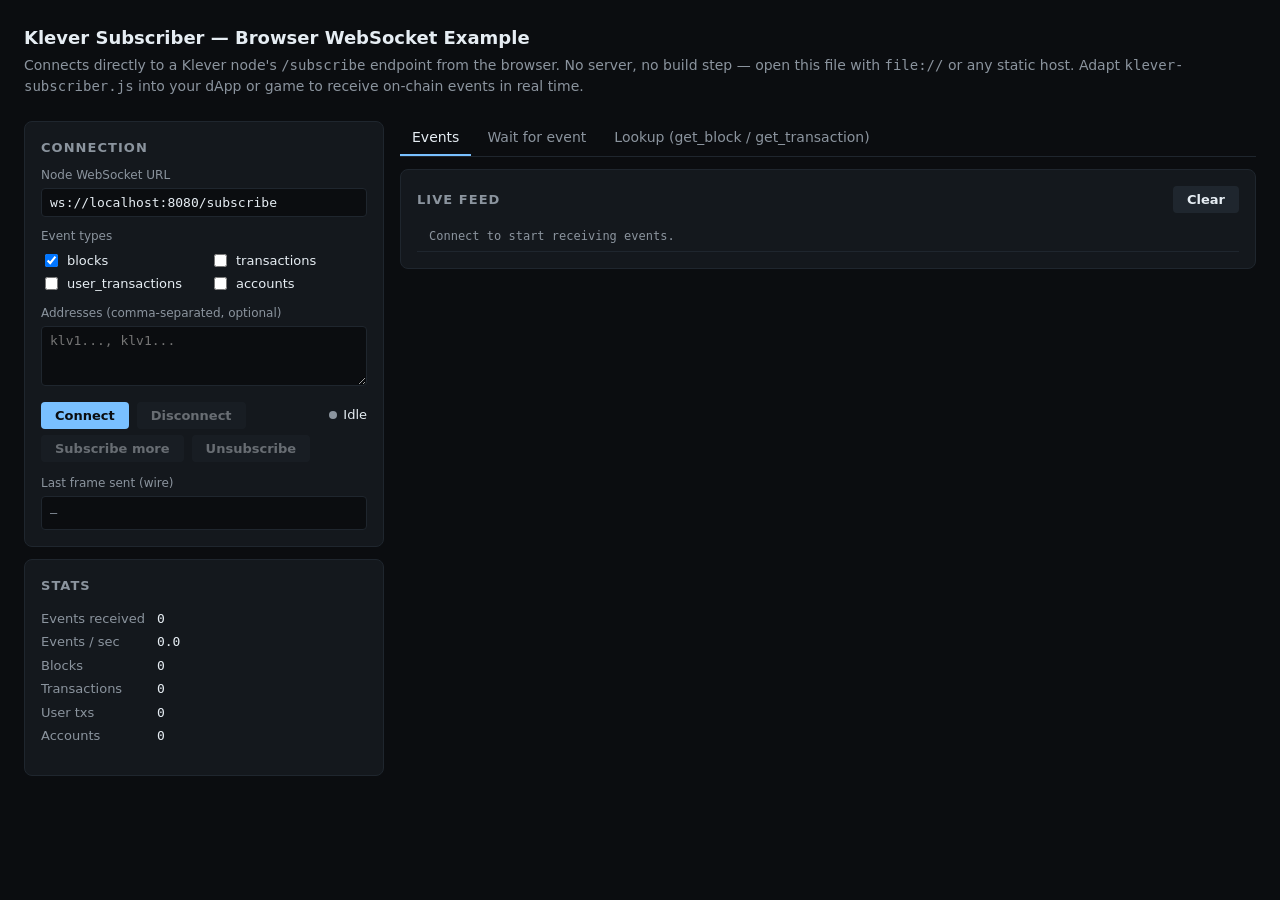
==== examples/browser/index.html @ a4950a7f "add browser WebSocket example Vanilla-JS demo that connects directly to a Klever node's /subscribe e" ====
<!doctype html>
<html lang="en">
  <head>
    <meta charset="utf-8" />
    <meta name="viewport" content="width=device-width, initial-scale=1" />
    <title>Klever Subscriber — Browser WebSocket Example</title>
    <link rel="stylesheet" href="style.css" />
  </head>
  <body>
    <h1>Klever Subscriber — Browser WebSocket Example</h1>
    <p class="subtitle">
      Connects directly to a Klever node's <code>/subscribe</code> endpoint from the browser.
      No server, no build step — open this file with <code>file://</code> or any static host.
      Adapt <code>klever-subscriber.js</code> into your dApp or game to receive on-chain events
      in real time.
    </p>

    <div class="grid">
      <div>
        <div class="panel">
          <h2>Connection</h2>
          <label for="url">Node WebSocket URL</label>
          <input id="url" type="text" value="ws://localhost:8080/subscribe" spellcheck="false" />

          <label style="margin-top: 10px">Event types</label>
          <div class="checks">
            <label><input type="checkbox" value="blocks" checked /> blocks</label>
            <label><input type="checkbox" value="transactions" /> transactions</label>
            <label><input type="checkbox" value="user_transactions" /> user_transactions</label>
            <label><input type="checkbox" value="accounts" /> accounts</label>
          </div>

          <label style="margin-top: 10px" for="addresses">Addresses (comma-separated, optional)</label>
          <textarea id="addresses" placeholder="klv1..., klv1..."></textarea>

          <div class="row" style="margin-top: 10px">
            <button id="connect-btn">Connect</button>
            <button id="disconnect-btn" class="secondary" disabled>Disconnect</button>
            <span class="status" style="margin-left: auto">
              <span id="status-dot" class="dot"></span>
              <span id="status-text">Idle</span>
            </span>
          </div>

          <div class="row" style="margin-top: 6px">
            <button id="sub-more-btn" class="secondary" disabled title="Send subscribe with the current form values — additive">Subscribe more</button>
            <button id="unsub-btn" class="secondary" disabled title="Send unsubscribe with the current form values — subtractive">Unsubscribe</button>
            <span id="mutation-status" class="muted" style="margin-left: auto"></span>
          </div>

          <label style="margin-top: 12px">Last frame sent (wire)</label>
          <div id="wire" class="wire muted">—</div>
        </div>

        <div class="panel">
          <h2>Stats</h2>
          <dl class="stats">
            <dt>Events received</dt><dd id="stat-total">0</dd>
            <dt>Events / sec</dt><dd id="stat-rate">0.0</dd>
            <dt>Blocks</dt><dd id="stat-blocks">0</dd>
            <dt>Transactions</dt><dd id="stat-txs">0</dd>
            <dt>User txs</dt><dd id="stat-utxs">0</dd>
            <dt>Accounts</dt><dd id="stat-accts">0</dd>
          </dl>
        </div>
      </div>

      <div>
        <div class="tabs">
          <div class="tab active" data-tab="events">Events</div>
          <div class="tab" data-tab="wait">Wait for event</div>
          <div class="tab" data-tab="lookup">Lookup (get_block / get_transaction)</div>
        </div>

        <div id="pane-events" class="pane active panel">
          <div class="row" style="margin-bottom: 8px">
            <h2 style="margin: 0">Live feed</h2>
            <button id="clear-feed" class="secondary" style="margin-left: auto">Clear</button>
          </div>
          <div id="feed" class="feed"></div>
        </div>

        <div id="pane-wait" class="pane panel">
          <h2>Wait for a specific event</h2>
          <p class="muted" style="margin-top: 0">
            Subscribe-then-query pattern: ask the node if the target already exists, and if
            not, keep listening on the live stream until it arrives.
          </p>
          <label for="wait-target">Match</label>
          <select id="wait-target">
            <option value="block-nonce">Block by nonce</option>
            <option value="block-hash">Block by hash</option>
            <option value="tx-hash">Transaction by hash</option>
          </select>
          <label style="margin-top: 8px" for="wait-value">Value</label>
          <input id="wait-value" type="text" placeholder="e.g. 12345 or 0xabc..." />
          <div class="row" style="margin-top: 8px">
            <button id="wait-btn">Wait</button>
            <span id="wait-status" class="muted"></span>
          </div>
          <div id="wait-result" class="lookup-result" style="margin-top: 8px; display: none"></div>
        </div>

        <div id="pane-lookup" class="pane panel">
          <h2>One-shot request over the same WebSocket</h2>
          <p class="muted" style="margin-top: 0">
            The same WebSocket carries event subscriptions and request/response. Send a
            request with an <code>id</code>; the matching response (or error) comes back
            on the stream.
          </p>
          <label for="lookup-method">Method</label>
          <select id="lookup-method">
            <option value="get_block">get_block</option>
            <option value="get_transaction">get_transaction</option>
          </select>
          <label style="margin-top: 8px" for="lookup-params">Params (JSON)</label>
          <textarea id="lookup-params" spellcheck="false">{"nonce": 1}</textarea>
          <div class="row" style="margin-top: 8px">
            <button id="lookup-btn">Send</button>
            <span id="lookup-status" class="muted"></span>
          </div>
          <div id="lookup-result" class="lookup-result" style="margin-top: 8px; display: none"></div>
        </div>
      </div>
    </div>

    <!-- Order matters: the library has to load before the demo glue. -->
    <script src="klever-subscriber.js"></script>
    <script src="app.js"></script>
  </body>
</html>
---- examples/browser/style.css ----
:root {
  --bg: #0b0d10;
  --panel: #14181d;
  --border: #1f262e;
  --text: #e6edf3;
  --muted: #8b949e;
  --accent: #79c0ff;
  --ok: #3fb950;
  --err: #f85149;
  --warn: #d29922;
  --mono: ui-monospace, SFMono-Regular, Menlo, Consolas, monospace;
}

* { box-sizing: border-box; }

body {
  margin: 0;
  padding: 24px;
  background: var(--bg);
  color: var(--text);
  font: 14px/1.5 system-ui, -apple-system, sans-serif;
}

h1 { font-size: 18px; margin: 0 0 4px; }
h2 { font-size: 13px; text-transform: uppercase; letter-spacing: .08em; color: var(--muted); margin: 0 0 8px; }
.subtitle { color: var(--muted); margin: 0 0 24px; }

.grid { display: grid; grid-template-columns: 360px 1fr; gap: 16px; }
.panel { background: var(--panel); border: 1px solid var(--border); border-radius: 8px; padding: 16px; }
.panel + .panel { margin-top: 12px; }

label { display: block; font-size: 12px; color: var(--muted); margin-bottom: 4px; }
input[type="text"], textarea, select {
  width: 100%;
  background: var(--bg);
  color: var(--text);
  border: 1px solid var(--border);
  border-radius: 4px;
  padding: 6px 8px;
  font: 13px var(--mono);
}
textarea { resize: vertical; min-height: 60px; }

.checks { display: grid; grid-template-columns: 1fr 1fr; gap: 4px 12px; margin-top: 6px; }
.checks label { color: var(--text); display: flex; align-items: center; gap: 6px; font-size: 13px; margin: 0; }

button {
  background: var(--accent);
  color: #0b0d10;
  border: 0;
  border-radius: 4px;
  padding: 6px 14px;
  font: 600 13px system-ui;
  cursor: pointer;
}
button[disabled] { opacity: .4; cursor: not-allowed; }
button.secondary { background: var(--border); color: var(--text); }

.row { display: flex; gap: 8px; align-items: center; }

.status { display: inline-flex; align-items: center; gap: 6px; font-size: 13px; }
.dot { width: 8px; height: 8px; border-radius: 50%; background: var(--muted); }
.dot.ok { background: var(--ok); }
.dot.err { background: var(--err); }
.dot.warn { background: var(--warn); }

.stats { display: grid; grid-template-columns: auto 1fr; gap: 4px 12px; font-size: 13px; }
.stats dt { color: var(--muted); }
.stats dd { margin: 0; font-family: var(--mono); }

.wire {
  background: var(--bg);
  border: 1px solid var(--border);
  border-radius: 4px;
  padding: 8px;
  font: 12px/1.4 var(--mono);
  white-space: pre-wrap;
  word-break: break-all;
  color: var(--accent);
  max-height: 120px;
  overflow: auto;
}

.feed { max-height: 70vh; overflow: auto; padding: 0; }
.event {
  border-bottom: 1px solid var(--border);
  padding: 8px 12px;
  font: 12px var(--mono);
}
.event .badge {
  display: inline-block;
  padding: 1px 6px;
  border-radius: 3px;
  margin-right: 8px;
  font-size: 11px;
  font-weight: 600;
}
.badge.blocks { background: #1f6feb33; color: #79c0ff; }
.badge.transactions { background: #d2992233; color: #d29922; }
.badge.user_transactions { background: #bc8cff33; color: #bc8cff; }
.badge.accounts { background: #3fb95033; color: #3fb950; }
.badge.error { background: #f8514933; color: #f85149; }
.event details summary {
  cursor: pointer;
  list-style: none;
  color: var(--muted);
}
.event details[open] summary { color: var(--text); }
.event pre {
  margin: 8px 0 0;
  background: var(--bg);
  padding: 8px;
  border-radius: 4px;
  max-height: 280px;
  overflow: auto;
}

.lookup-result {
  background: var(--bg);
  border: 1px solid var(--border);
  border-radius: 4px;
  padding: 8px;
  font: 12px/1.4 var(--mono);
  max-height: 320px;
  overflow: auto;
  white-space: pre-wrap;
  word-break: break-all;
}

.err-text { color: var(--err); }
.muted { color: var(--muted); }

.tabs { display: flex; gap: 4px; margin-bottom: 12px; border-bottom: 1px solid var(--border); }
.tab {
  padding: 6px 12px;
  cursor: pointer;
  color: var(--muted);
  border-bottom: 2px solid transparent;
}
.tab.active { color: var(--text); border-bottom-color: var(--accent); }
.pane { display: none; }
.pane.active { display: block; }
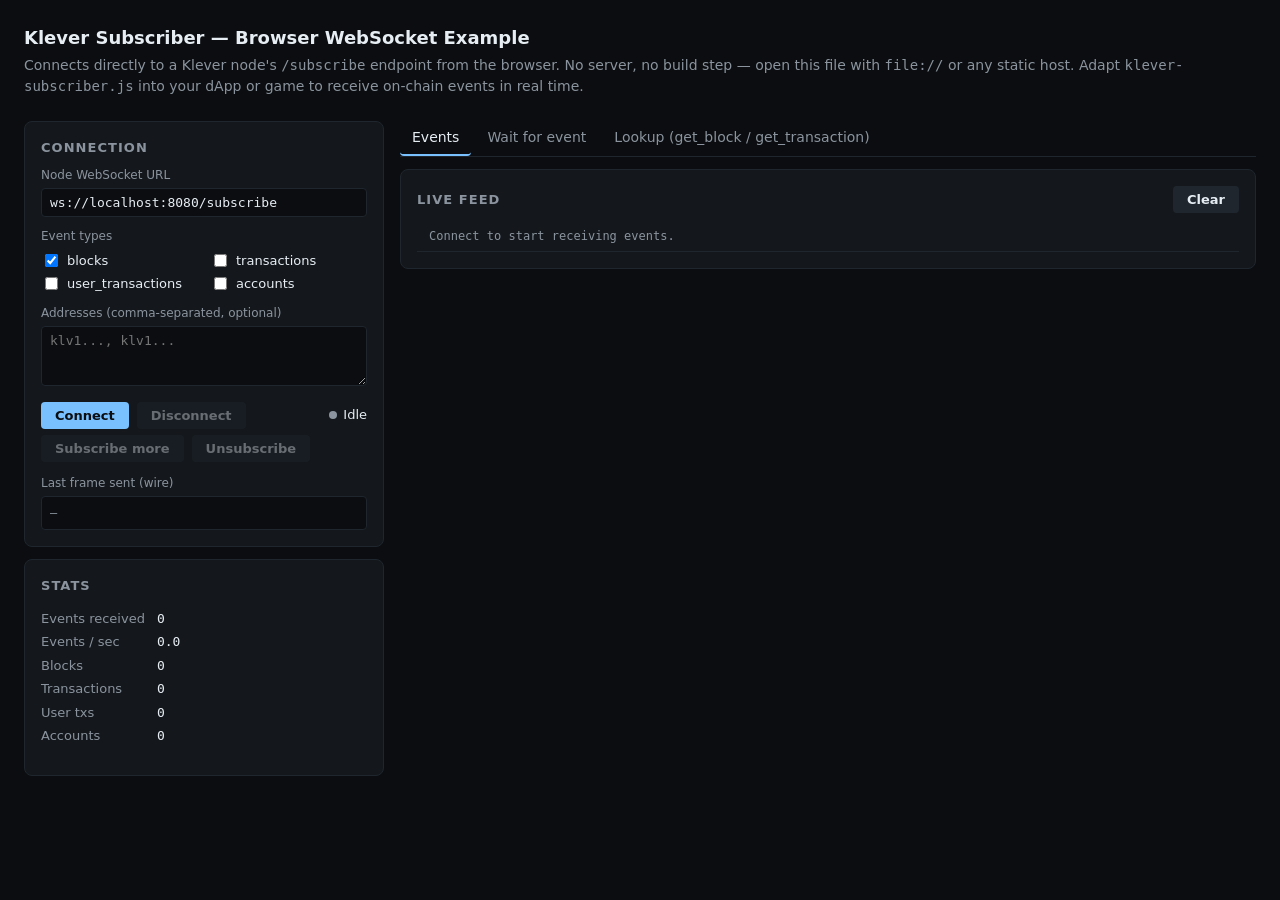
==== commit da33e08b: "apply code review fixes Library (klever-subscriber.js)   - on(name, fn) throws on an unknown event n" ====
--- a/examples/browser/index.html
+++ b/examples/browser/index.html
@@ -22,7 +22,7 @@
           <label for="url">Node WebSocket URL</label>
           <input id="url" type="text" value="ws://localhost:8080/subscribe" spellcheck="false" />
 
-          <label style="margin-top: 10px">Event types</label>
+          <label class="mt-10">Event types</label>
           <div class="checks">
             <label><input type="checkbox" value="blocks" checked /> blocks</label>
             <label><input type="checkbox" value="transactions" /> transactions</label>
@@ -30,25 +30,25 @@
             <label><input type="checkbox" value="accounts" /> accounts</label>
           </div>
 
-          <label style="margin-top: 10px" for="addresses">Addresses (comma-separated, optional)</label>
+          <label class="mt-10" for="addresses">Addresses (comma-separated, optional)</label>
           <textarea id="addresses" placeholder="klv1..., klv1..."></textarea>
 
-          <div class="row" style="margin-top: 10px">
+          <div class="row mt-10">
             <button id="connect-btn">Connect</button>
             <button id="disconnect-btn" class="secondary" disabled>Disconnect</button>
-            <span class="status" style="margin-left: auto">
+            <span class="status push-right">
               <span id="status-dot" class="dot"></span>
               <span id="status-text">Idle</span>
             </span>
           </div>
 
-          <div class="row" style="margin-top: 6px">
+          <div class="row mt-6">
             <button id="sub-more-btn" class="secondary" disabled title="Send subscribe with the current form values — additive">Subscribe more</button>
             <button id="unsub-btn" class="secondary" disabled title="Send unsubscribe with the current form values — subtractive">Unsubscribe</button>
-            <span id="mutation-status" class="muted" style="margin-left: auto"></span>
+            <span id="mutation-status" class="muted push-right"></span>
           </div>
 
-          <label style="margin-top: 12px">Last frame sent (wire)</label>
+          <label class="mt-12">Last frame sent (wire)</label>
           <div id="wire" class="wire muted">—</div>
         </div>
 
@@ -66,23 +66,23 @@
       </div>
 
       <div>
-        <div class="tabs">
-          <div class="tab active" data-tab="events">Events</div>
-          <div class="tab" data-tab="wait">Wait for event</div>
-          <div class="tab" data-tab="lookup">Lookup (get_block / get_transaction)</div>
+        <div class="tabs" role="tablist" aria-label="View">
+          <button class="tab active" data-tab="events"  role="tab" aria-selected="true"  aria-controls="pane-events" id="tab-events">Events</button>
+          <button class="tab"        data-tab="wait"    role="tab" aria-selected="false" aria-controls="pane-wait"   id="tab-wait">Wait for event</button>
+          <button class="tab"        data-tab="lookup"  role="tab" aria-selected="false" aria-controls="pane-lookup" id="tab-lookup">Lookup (get_block / get_transaction)</button>
         </div>
 
-        <div id="pane-events" class="pane active panel">
-          <div class="row" style="margin-bottom: 8px">
-            <h2 style="margin: 0">Live feed</h2>
-            <button id="clear-feed" class="secondary" style="margin-left: auto">Clear</button>
+        <div id="pane-events" class="pane active panel" role="tabpanel" aria-labelledby="tab-events">
+          <div class="row mb-8">
+            <h2 class="m-0">Live feed</h2>
+            <button id="clear-feed" class="secondary push-right">Clear</button>
           </div>
           <div id="feed" class="feed"></div>
         </div>
 
-        <div id="pane-wait" class="pane panel">
+        <div id="pane-wait" class="pane panel" role="tabpanel" aria-labelledby="tab-wait" hidden>
           <h2>Wait for a specific event</h2>
-          <p class="muted" style="margin-top: 0">
+          <p class="muted m-top-0">
             Subscribe-then-query pattern: ask the node if the target already exists, and if
             not, keep listening on the live stream until it arrives.
           </p>
@@ -92,18 +92,18 @@
             <option value="block-hash">Block by hash</option>
             <option value="tx-hash">Transaction by hash</option>
           </select>
-          <label style="margin-top: 8px" for="wait-value">Value</label>
+          <label class="mt-8" for="wait-value">Value</label>
           <input id="wait-value" type="text" placeholder="e.g. 12345 or 0xabc..." />
-          <div class="row" style="margin-top: 8px">
+          <div class="row mt-8">
             <button id="wait-btn">Wait</button>
             <span id="wait-status" class="muted"></span>
           </div>
-          <div id="wait-result" class="lookup-result" style="margin-top: 8px; display: none"></div>
+          <div id="wait-result" class="lookup-result mt-8 hidden"></div>
         </div>
 
-        <div id="pane-lookup" class="pane panel">
+        <div id="pane-lookup" class="pane panel" role="tabpanel" aria-labelledby="tab-lookup" hidden>
           <h2>One-shot request over the same WebSocket</h2>
-          <p class="muted" style="margin-top: 0">
+          <p class="muted m-top-0">
             The same WebSocket carries event subscriptions and request/response. Send a
             request with an <code>id</code>; the matching response (or error) comes back
             on the stream.
@@ -113,13 +113,13 @@
             <option value="get_block">get_block</option>
             <option value="get_transaction">get_transaction</option>
           </select>
-          <label style="margin-top: 8px" for="lookup-params">Params (JSON)</label>
+          <label class="mt-8" for="lookup-params">Params (JSON)</label>
           <textarea id="lookup-params" spellcheck="false">{"nonce": 1}</textarea>
-          <div class="row" style="margin-top: 8px">
+          <div class="row mt-8">
             <button id="lookup-btn">Send</button>
             <span id="lookup-status" class="muted"></span>
           </div>
-          <div id="lookup-result" class="lookup-result" style="margin-top: 8px; display: none"></div>
+          <div id="lookup-result" class="lookup-result mt-8 hidden"></div>
         </div>
       </div>
     </div>
--- a/examples/browser/style.css
+++ b/examples/browser/style.css
@@ -136,7 +136,24 @@
   cursor: pointer;
   color: var(--muted);
   border-bottom: 2px solid transparent;
+  background: transparent;
+  border-left: 0;
+  border-right: 0;
+  border-top: 0;
+  font: inherit;
 }
 .tab.active { color: var(--text); border-bottom-color: var(--accent); }
-.pane { display: none; }
-.pane.active { display: block; }
+.tab:focus-visible { outline: 2px solid var(--accent); outline-offset: 2px; }
+.pane { display: block; }
+.pane[hidden] { display: none; }
+
+/* utility classes (so markup doesn't carry inline styles) */
+.mt-6  { margin-top: 6px; }
+.mt-8  { margin-top: 8px; }
+.mt-10 { margin-top: 10px; }
+.mt-12 { margin-top: 12px; }
+.mb-8  { margin-bottom: 8px; }
+.m-top-0 { margin-top: 0; }
+.m-0   { margin: 0; }
+.push-right { margin-left: auto; }
+.hidden { display: none; }
